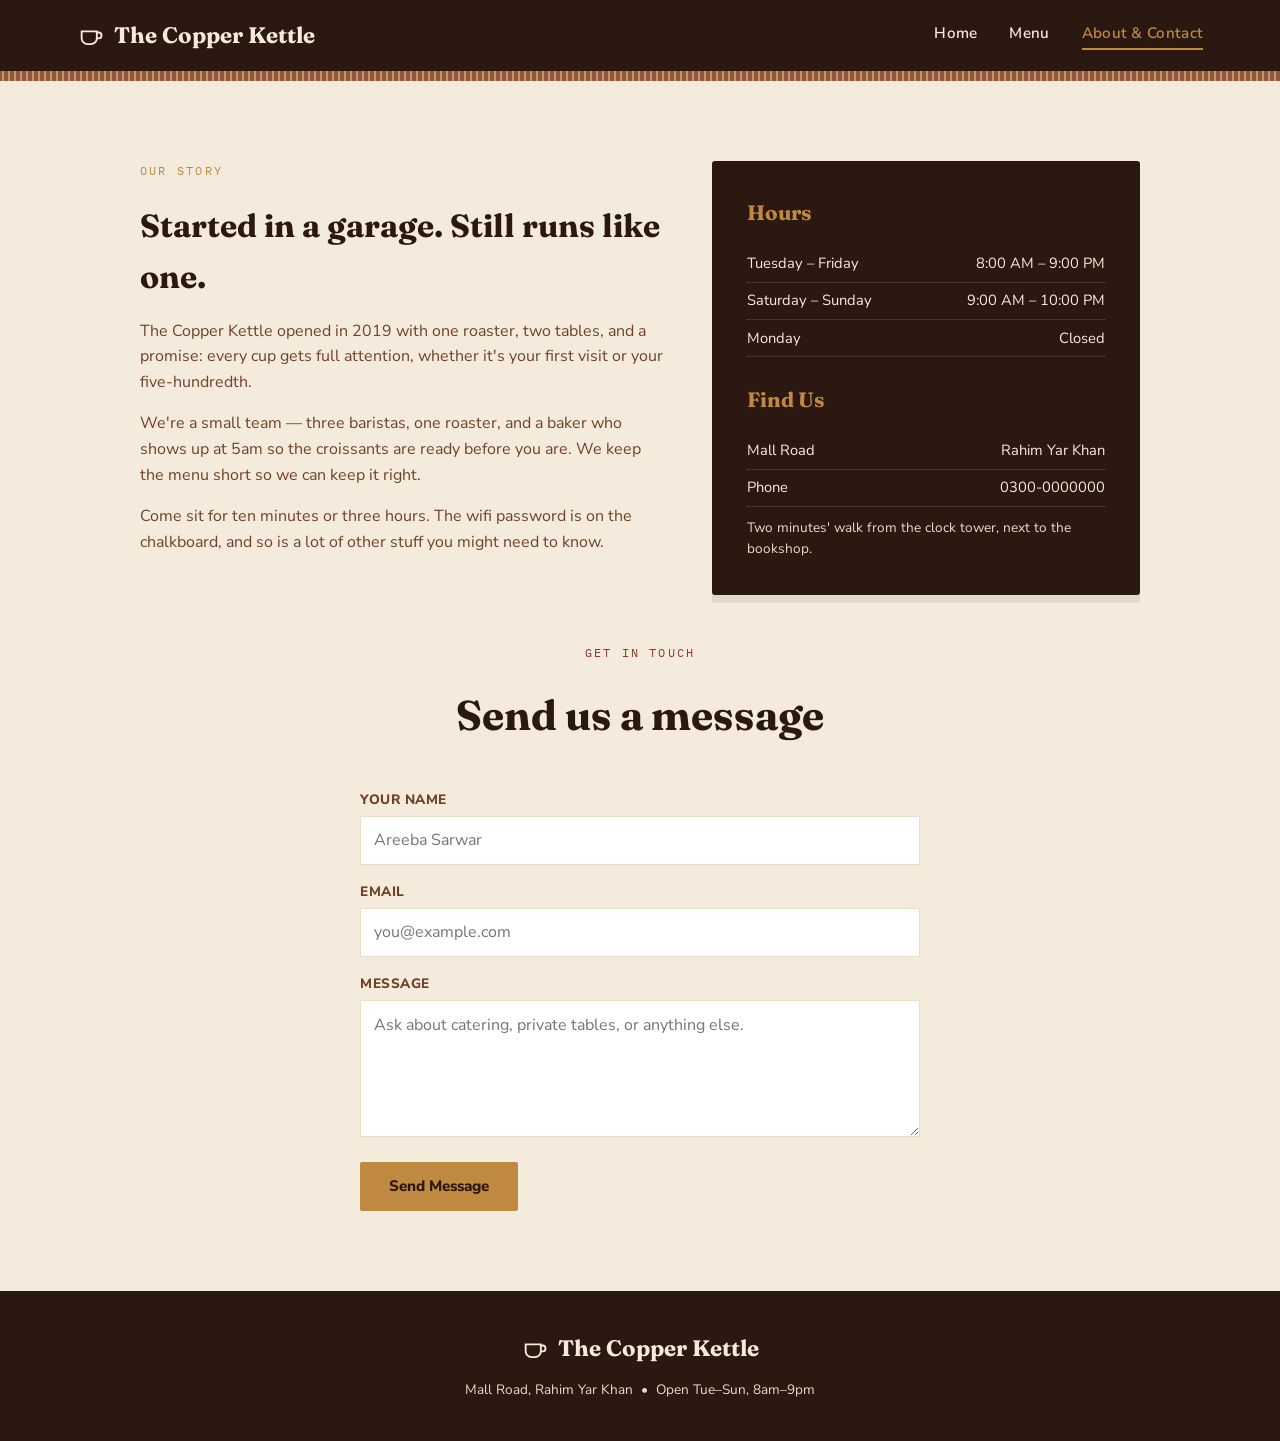
==== about.html @ 5c9b648d "Add files via upload" ====
<!DOCTYPE html>
<html lang="en">
<head>
<meta charset="UTF-8">
<meta name="viewport" content="width=device-width, initial-scale=1.0">
<title>About &amp; Contact — The Copper Kettle</title>
<link rel="stylesheet" href="style.css">
</head>
<body>

<header class="site-header">
  <a href="index.html" class="brand">
    <svg viewBox="0 0 24 24" fill="none" xmlns="http://www.w3.org/2000/svg">
      <path d="M4 8h13v6a5 5 0 0 1-5 5H9a5 5 0 0 1-5-5V8z" stroke="#F5EBDD" stroke-width="1.6"/>
      <path d="M17 9h1.5a2.5 2.5 0 0 1 0 5H17" stroke="#F5EBDD" stroke-width="1.6"/>
    </svg>
    <span class="name">The Copper Kettle</span>
  </a>
  <nav class="site-nav">
    <a href="index.html">Home</a>
    <a href="menu.html">Menu</a>
    <a href="about.html" class="active">About &amp; Contact</a>
  </nav>
</header>

<div class="grain-divider"></div>

<section>
  <div class="about-grid">
    <div class="about-text">
      <span class="eyebrow">Our story</span>
      <h2>Started in a garage. Still runs like one.</h2>
      <p>The Copper Kettle opened in 2019 with one roaster, two tables, and a promise: every cup gets full attention, whether it's your first visit or your five-hundredth.</p>
      <p>We're a small team — three baristas, one roaster, and a baker who shows up at 5am so the croissants are ready before you are. We keep the menu short so we can keep it right.</p>
      <p>Come sit for ten minutes or three hours. The wifi password is on the chalkboard, and so is a lot of other stuff you might need to know.</p>
    </div>

    <div class="chalkboard">
      <h3>Hours</h3>
      <div class="hours-row"><span>Tuesday – Friday</span><span>8:00 AM – 9:00 PM</span></div>
      <div class="hours-row"><span>Saturday – Sunday</span><span>9:00 AM – 10:00 PM</span></div>
      <div class="hours-row"><span>Monday</span><span>Closed</span></div>
      <h3 style="margin-top:1.6rem;">Find Us</h3>
      <div class="hours-row"><span>Mall Road</span><span>Rahim Yar Khan</span></div>
      <div class="hours-row"><span>Phone</span><span>0300-0000000</span></div>
      <p class="map-note" style="color:var(--cream-dim);">Two minutes' walk from the clock tower, next to the bookshop.</p>
    </div>
  </div>

  <form class="contact-form">
    <div class="section-head" style="margin-bottom:1.5rem;">
      <span class="eyebrow">Get in touch</span>
      <h2>Send us a message</h2>
    </div>
    <div>
      <label for="name">Your name</label>
      <input type="text" id="name" name="name" placeholder="Areeba Sarwar" required>
    </div>
    <div>
      <label for="email">Email</label>
      <input type="email" id="email" name="email" placeholder="you@example.com" required>
    </div>
    <div>
      <label for="message">Message</label>
      <textarea id="message" name="message" rows="5" placeholder="Ask about catering, private tables, or anything else." required></textarea>
    </div>
    <button type="submit" class="btn" style="justify-self:start;">Send Message</button>
  </form>
</section>

<footer class="site-footer">
  <div class="brand">
    <svg viewBox="0 0 24 24" width="22" height="22" fill="none" xmlns="http://www.w3.org/2000/svg">
      <path d="M4 8h13v6a5 5 0 0 1-5 5H9a5 5 0 0 1-5-5V8z" stroke="#F5EBDD" stroke-width="1.6"/>
      <path d="M17 9h1.5a2.5 2.5 0 0 1 0 5H17" stroke="#F5EBDD" stroke-width="1.6"/>
    </svg>
    The Copper Kettle
  </div>
  <p>Mall Road, Rahim Yar Khan &nbsp;•&nbsp; Open Tue–Sun, 8am–9pm</p>
</footer>

</body>
</html>
---- style.css ----
/* The Copper Kettle — shared styles */

@import url('https://fonts.googleapis.com/css2?family=Fraunces:opsz,wght@9..144,400;9..144,600;9..144,700&family=Nunito+Sans:wght@400;600;800&family=IBM+Plex+Mono:wght@500&display=swap');

:root {
  --espresso: #2B1810;
  --roast: #6F4227;
  --caramel: #C08942;
  --cream: #F5EBDD;
  --rust: #8B3A2B;
  --cream-dim: #E9DCC8;
  --font-display: 'Fraunces', serif;
  --font-body: 'Nunito Sans', sans-serif;
  --font-mono: 'IBM Plex Mono', monospace;
}

* { box-sizing: border-box; margin: 0; padding: 0; }

html { scroll-behavior: smooth; }

body {
  background: var(--cream);
  color: var(--espresso);
  font-family: var(--font-body);
  line-height: 1.6;
}

a { color: inherit; text-decoration: none; }

img { max-width: 100%; display: block; }

/* ---------- Nav ---------- */
.site-header {
  background: var(--espresso);
  color: var(--cream);
  padding: 1.1rem 6vw;
  display: flex;
  align-items: center;
  justify-content: space-between;
  position: sticky;
  top: 0;
  z-index: 50;
}

.brand {
  font-family: var(--font-display);
  font-size: 1.4rem;
  font-weight: 700;
  display: flex;
  align-items: center;
  gap: 0.6rem;
}

.brand svg { width: 28px; height: 28px; }

.site-nav {
  display: flex;
  gap: 2rem;
  font-size: 0.95rem;
  font-weight: 600;
  letter-spacing: 0.02em;
}

.site-nav a {
  position: relative;
  padding-bottom: 4px;
}

.site-nav a.active,
.site-nav a:hover {
  color: var(--caramel);
}

.site-nav a.active::after {
  content: "";
  position: absolute;
  left: 0; right: 0; bottom: 0;
  height: 2px;
  background: var(--caramel);
}

/* ---------- Wood divider ---------- */
.grain-divider {
  height: 10px;
  background: repeating-linear-gradient(
    90deg,
    var(--roast) 0px, var(--roast) 2px,
    var(--caramel) 2px, var(--caramel) 4px,
    var(--rust) 4px, var(--rust) 6px
  );
  opacity: 0.85;
}

/* ---------- Hero ---------- */
.hero {
  position: relative;
  background: linear-gradient(180deg, var(--espresso) 0%, #3a2416 100%);
  color: var(--cream);
  padding: 7rem 6vw 6rem;
  overflow: hidden;
}

.hero-content {
  max-width: 640px;
  position: relative;
  z-index: 2;
}

.eyebrow {
  font-family: var(--font-mono);
  font-size: 0.78rem;
  letter-spacing: 0.18em;
  text-transform: uppercase;
  color: var(--caramel);
  margin-bottom: 1.2rem;
  display: block;
}

.hero h1 {
  font-family: var(--font-display);
  font-size: clamp(2.6rem, 6vw, 4.4rem);
  font-weight: 700;
  line-height: 1.05;
  margin-bottom: 1.3rem;
}

.hero p {
  font-size: 1.15rem;
  color: var(--cream-dim);
  max-width: 480px;
  margin-bottom: 2.2rem;
}

.btn {
  display: inline-block;
  font-family: var(--font-body);
  font-weight: 800;
  font-size: 0.95rem;
  padding: 0.9rem 1.8rem;
  border-radius: 2px;
  background: var(--caramel);
  color: var(--espresso);
  border: none;
  cursor: pointer;
  transition: transform 0.15s ease, background 0.15s ease;
}

.btn:hover { background: #d59a56; transform: translateY(-2px); }

.btn-outline {
  background: transparent;
  color: var(--cream);
  border: 1.5px solid var(--cream-dim);
  margin-left: 0.8rem;
}

.btn-outline:hover { background: rgba(245,235,221,0.1); }

/* steam animation */
.steam {
  position: absolute;
  right: 8vw;
  top: 20%;
  width: 200px;
  height: 320px;
  opacity: 0.55;
  z-index: 1;
}

.steam path {
  stroke: var(--cream);
  stroke-width: 3;
  fill: none;
  stroke-linecap: round;
  opacity: 0;
  animation: rise 6s ease-in infinite;
}
.steam path:nth-child(2) { animation-delay: 2s; }
.steam path:nth-child(3) { animation-delay: 4s; }

@keyframes rise {
  0%   { opacity: 0; transform: translateY(20px) scaleX(1); }
  20%  { opacity: 0.6; }
  80%  { opacity: 0.3; }
  100% { opacity: 0; transform: translateY(-60px) scaleX(1.4); }
}

@media (prefers-reduced-motion: reduce) {
  .steam path { animation: none; opacity: 0.25; }
}

/* ---------- Sections ---------- */
section { padding: 5rem 6vw; }

.section-head {
  max-width: 560px;
  margin: 0 auto 3rem;
  text-align: center;
}

.section-head .eyebrow { text-align: center; color: var(--rust); }

.section-head h2 {
  font-family: var(--font-display);
  font-size: clamp(1.9rem, 4vw, 2.6rem);
  color: var(--espresso);
}

.section-head p { color: var(--roast); margin-top: 0.8rem; }

/* ---------- Feature grid (home) ---------- */
.feature-grid {
  display: grid;
  grid-template-columns: repeat(3, 1fr);
  gap: 2rem;
  max-width: 1000px;
  margin: 0 auto;
}

.feature-card {
  background: #fff;
  border: 1px solid var(--cream-dim);
  border-top: 4px solid var(--caramel);
  padding: 2rem 1.6rem;
  text-align: left;
}

.feature-card h3 {
  font-family: var(--font-display);
  font-size: 1.25rem;
  margin-bottom: 0.6rem;
}

.feature-card p { font-size: 0.95rem; color: var(--roast); }

.feature-card .num {
  font-family: var(--font-mono);
  font-size: 0.8rem;
  color: var(--rust);
  display: block;
  margin-bottom: 0.8rem;
}

/* ---------- Menu preview strip (home) ---------- */
.teaser {
  background: var(--cream-dim);
}

.teaser-row {
  max-width: 900px;
  margin: 0 auto;
  display: flex;
  justify-content: space-between;
  flex-wrap: wrap;
  gap: 1.5rem;
}

.teaser-item {
  flex: 1 1 220px;
  background: var(--cream);
  padding: 1.5rem;
  border-left: 3px solid var(--rust);
}

.teaser-item h4 {
  font-family: var(--font-display);
  font-size: 1.1rem;
  margin-bottom: 0.3rem;
}

.teaser-item span {
  font-family: var(--font-mono);
  color: var(--rust);
  font-size: 0.9rem;
}

/* ---------- Menu page ---------- */
.menu-category {
  max-width: 780px;
  margin: 0 auto 3.5rem;
}

.menu-category h3 {
  font-family: var(--font-display);
  font-size: 1.5rem;
  color: var(--rust);
  border-bottom: 2px solid var(--cream-dim);
  padding-bottom: 0.6rem;
  margin-bottom: 1.4rem;
}

.menu-item {
  display: flex;
  justify-content: space-between;
  gap: 1rem;
  padding: 1rem 0;
  border-bottom: 1px dashed var(--cream-dim);
}

.menu-item-main h4 {
  font-family: var(--font-display);
  font-size: 1.1rem;
  font-weight: 600;
}

.menu-item-main p {
  font-size: 0.88rem;
  color: var(--roast);
  margin-top: 0.2rem;
  max-width: 420px;
}

.roast-dots {
  display: inline-flex;
  gap: 3px;
  margin-left: 0.6rem;
  vertical-align: middle;
}

.roast-dots span {
  width: 7px; height: 7px;
  border-radius: 50%;
  background: var(--cream-dim);
  display: inline-block;
}

.roast-dots span.filled { background: var(--roast); }

.menu-item-price {
  font-family: var(--font-mono);
  font-weight: 500;
  color: var(--espresso);
  white-space: nowrap;
  align-self: center;
}

.roast-legend {
  font-family: var(--font-mono);
  font-size: 0.8rem;
  color: var(--roast);
  max-width: 780px;
  margin: 0 auto 2.5rem;
  text-align: center;
}

/* ---------- About / contact ---------- */
.about-grid {
  display: grid;
  grid-template-columns: 1.1fr 0.9fr;
  gap: 3rem;
  max-width: 1000px;
  margin: 0 auto;
  align-items: start;
}

.about-text h2 {
  font-family: var(--font-display);
  font-size: 2rem;
  margin-bottom: 1rem;
}

.about-text p { margin-bottom: 1rem; color: var(--roast); }

.chalkboard {
  background: var(--espresso);
  color: var(--cream);
  padding: 2.2rem;
  border-radius: 3px;
  box-shadow: 0 8px 0 rgba(0,0,0,0.08);
}

.chalkboard h3 {
  font-family: var(--font-display);
  font-size: 1.3rem;
  color: var(--caramel);
  margin-bottom: 1rem;
}

.hours-row {
  display: flex;
  justify-content: space-between;
  font-size: 0.92rem;
  padding: 0.4rem 0;
  border-bottom: 1px dotted rgba(245,235,221,0.25);
}

.contact-form {
  max-width: 560px;
  margin: 3rem auto 0;
  display: grid;
  gap: 1rem;
}

.contact-form label {
  font-size: 0.85rem;
  font-weight: 800;
  text-transform: uppercase;
  letter-spacing: 0.04em;
  color: var(--roast);
  margin-bottom: 0.3rem;
  display: block;
}

.contact-form input,
.contact-form textarea {
  width: 100%;
  padding: 0.8rem;
  border: 1.5px solid var(--cream-dim);
  background: #fff;
  font-family: var(--font-body);
  font-size: 1rem;
  color: var(--espresso);
}

.contact-form input:focus,
.contact-form textarea:focus {
  outline: none;
  border-color: var(--caramel);
}

.map-note {
  font-size: 0.85rem;
  color: var(--roast);
  margin-top: 0.6rem;
}

/* ---------- Footer ---------- */
.site-footer {
  background: var(--espresso);
  color: var(--cream-dim);
  padding: 2.5rem 6vw;
  text-align: center;
  font-size: 0.85rem;
}

.site-footer .brand { justify-content: center; margin-bottom: 0.8rem; color: var(--cream); }

/* ---------- Responsive ---------- */
@media (max-width: 820px) {
  .site-nav { gap: 1.1rem; font-size: 0.85rem; }
  .feature-grid { grid-template-columns: 1fr; }
  .about-grid { grid-template-columns: 1fr; }
  .steam { display: none; }
  .hero { padding: 4.5rem 6vw 3.5rem; }
}

@media (max-width: 520px) {
  .site-header { padding: 1rem 5vw; }
  .brand span.name { display: none; }
  section { padding: 3.2rem 5vw; }
}

/* Focus visibility for accessibility */
a:focus-visible, button:focus-visible, input:focus-visible, textarea:focus-visible {
  outline: 2px solid var(--caramel);
  outline-offset: 2px;
}
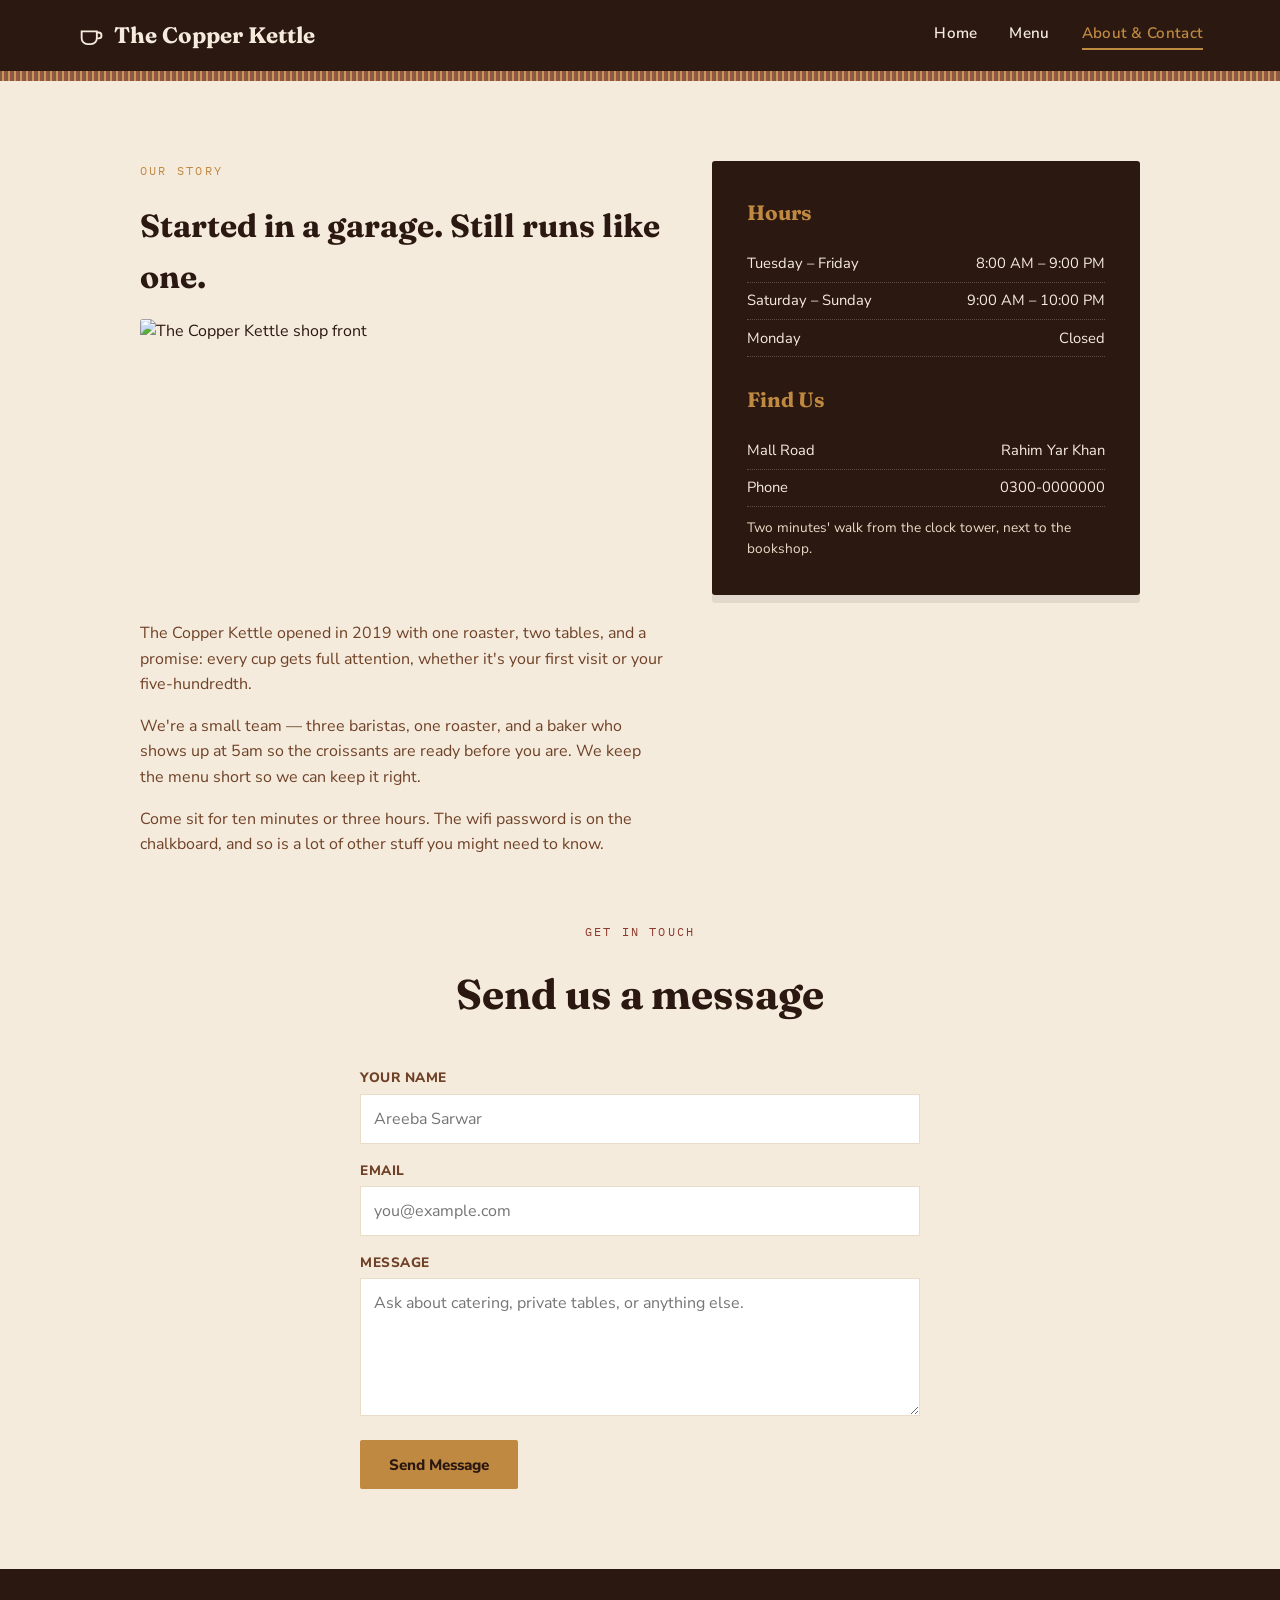
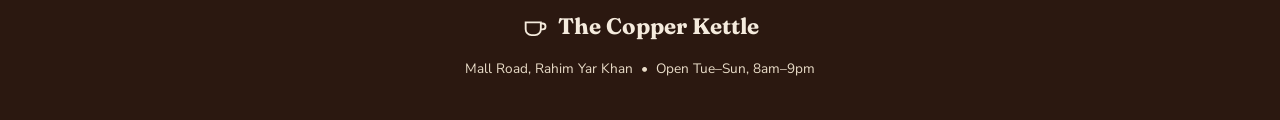
==== commit c9dd03ca: "Add files via upload" ====
--- a/about.html
+++ b/about.html
@@ -30,6 +30,7 @@
     <div class="about-text">
       <span class="eyebrow">Our story</span>
       <h2>Started in a garage. Still runs like one.</h2>
+      <img src="images/shop-front.jpg" alt="The Copper Kettle shop front" style="border-radius: 3px; margin-bottom: 1.4rem; width: 100%; height: 280px; object-fit: cover;">
       <p>The Copper Kettle opened in 2019 with one roaster, two tables, and a promise: every cup gets full attention, whether it's your first visit or your five-hundredth.</p>
       <p>We're a small team — three baristas, one roaster, and a baker who shows up at 5am so the croissants are ready before you are. We keep the menu short so we can keep it right.</p>
       <p>Come sit for ten minutes or three hours. The wifi password is on the chalkboard, and so is a lot of other stuff you might need to know.</p>
--- a/style.css
+++ b/style.css
@@ -241,6 +241,60 @@
   margin-bottom: 0.8rem;
 }
 
+/* ---------- Our Space gallery (home) ---------- */
+.space-gallery {
+  display: grid;
+  grid-template-columns: repeat(3, 1fr);
+  gap: 1.2rem;
+  max-width: 1000px;
+  margin: 0 auto;
+}
+
+.space-gallery img {
+  width: 100%;
+  height: 260px;
+  object-fit: cover;
+  border-radius: 3px;
+  filter: sepia(8%) saturate(105%);
+  transition: transform 0.4s ease, filter 0.4s ease;
+}
+
+.space-gallery a:hover img {
+  transform: scale(1.03);
+  filter: sepia(0%) saturate(115%);
+}
+
+.space-gallery a:nth-child(2) { margin-top: 2.2rem; }
+.space-gallery a:nth-child(3) { margin-top: -1rem; }
+
+@media (max-width: 820px) {
+  .space-gallery { grid-template-columns: 1fr; }
+  .space-gallery a:nth-child(2),
+  .space-gallery a:nth-child(3) { margin-top: 0; }
+}
+
+/* ---------- Menu item / category photos ---------- */
+.menu-category-head {
+  display: flex;
+  align-items: center;
+  gap: 1.2rem;
+  margin-bottom: 1.4rem;
+}
+
+.menu-category-head img {
+  width: 92px;
+  height: 92px;
+  object-fit: cover;
+  border-radius: 4px;
+  flex-shrink: 0;
+}
+
+.menu-category-head h3 {
+  border-bottom: none;
+  padding-bottom: 0;
+  margin-bottom: 0;
+}
+
 /* ---------- Menu preview strip (home) ---------- */
 .teaser {
   background: var(--cream-dim);
@@ -258,8 +312,18 @@
 .teaser-item {
   flex: 1 1 220px;
   background: var(--cream);
-  padding: 1.5rem;
+  overflow: hidden;
   border-left: 3px solid var(--rust);
+}
+
+.teaser-item img {
+  width: 100%;
+  height: 160px;
+  object-fit: cover;
+}
+
+.teaser-item-body {
+  padding: 1.2rem 1.5rem;
 }
 
 .teaser-item h4 {
